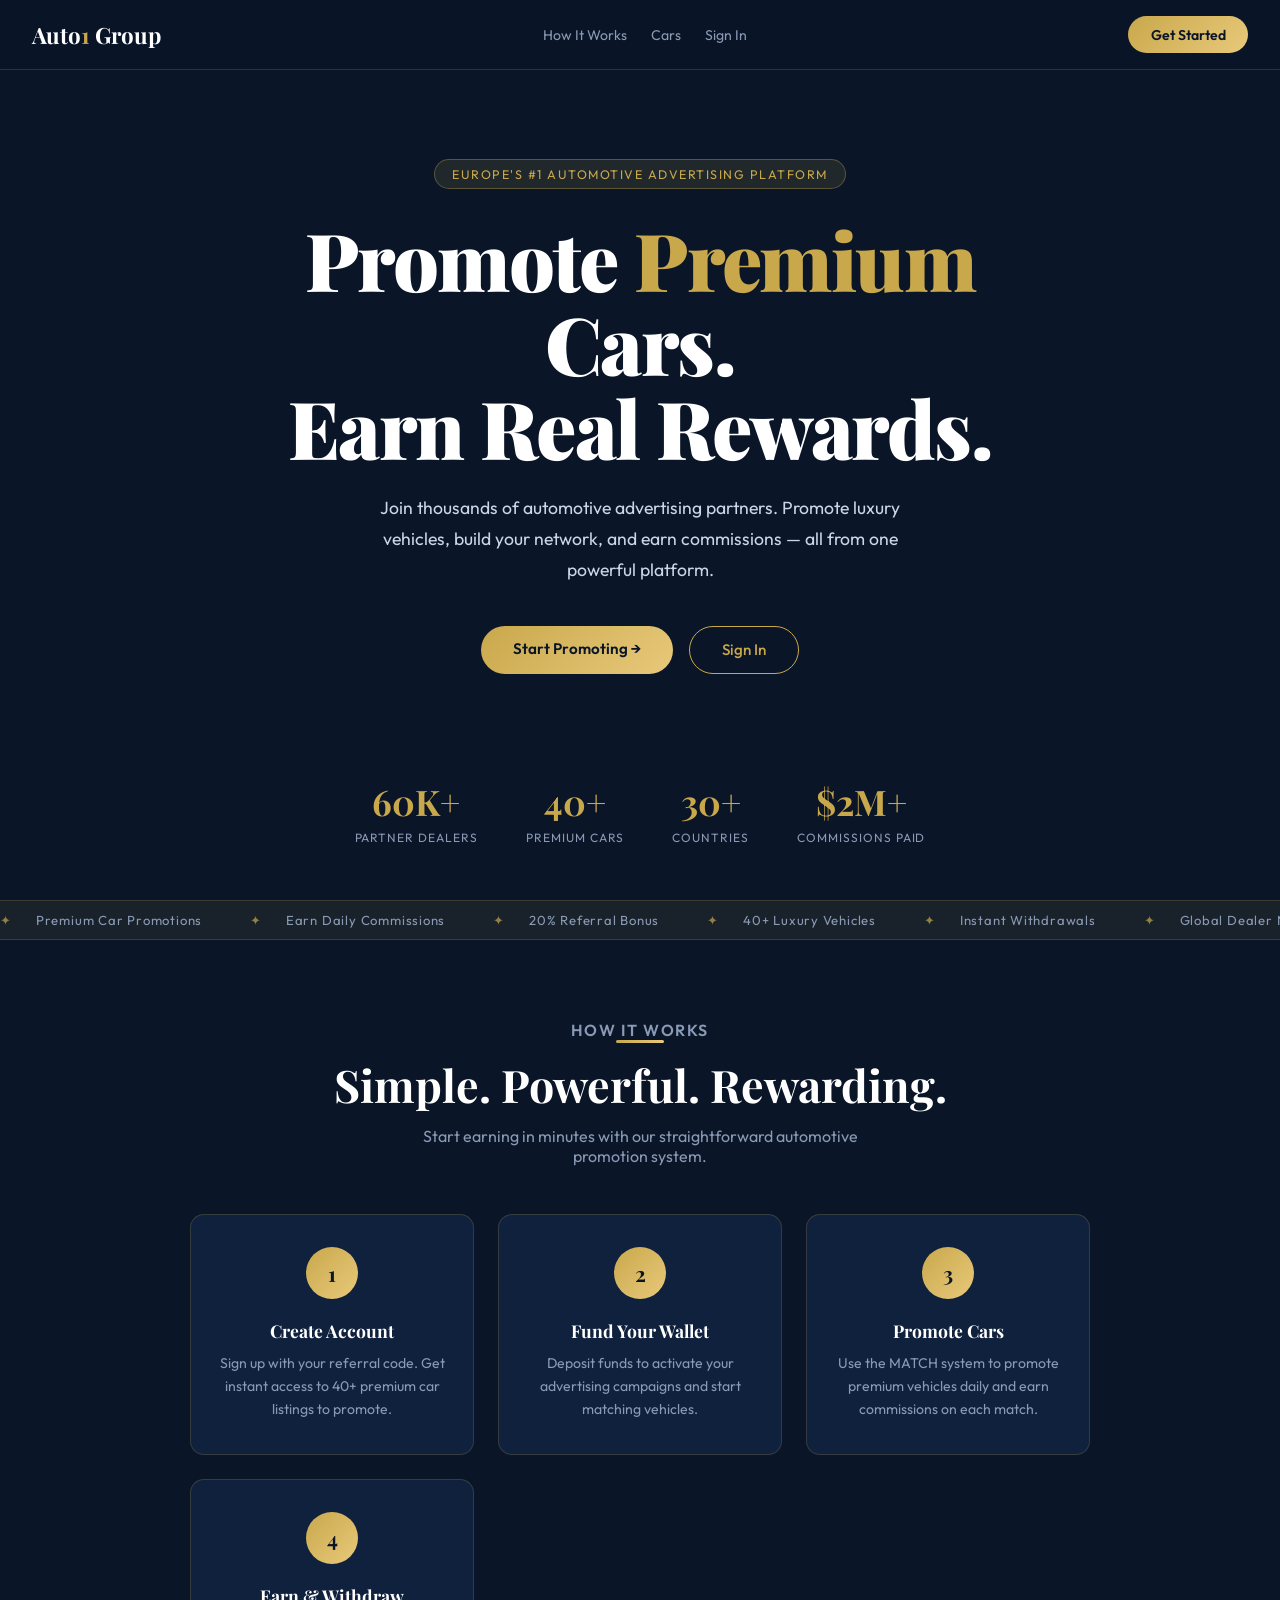
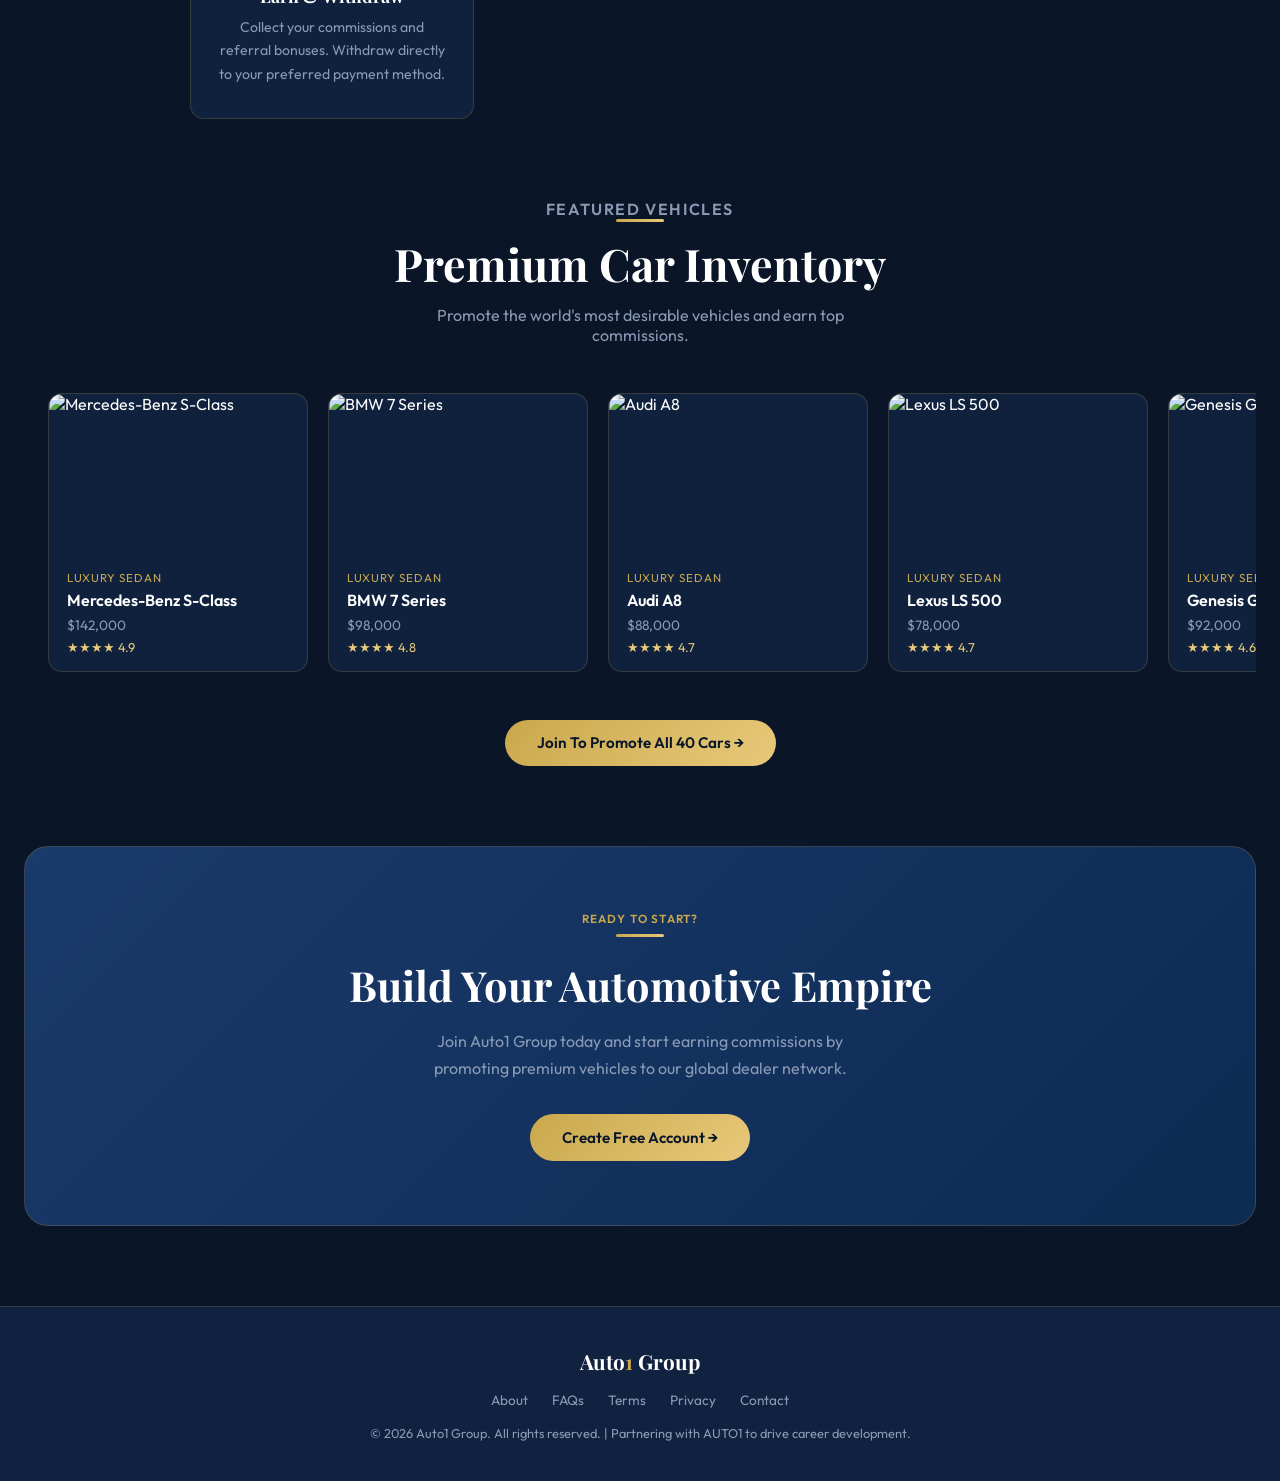
==== index.html @ 47949f32 "Initial commit" ====
<!DOCTYPE html>
<html lang="en">
<head>
<meta charset="UTF-8">
<meta name="viewport" content="width=device-width, initial-scale=1.0">
<title>Auto1 Group — Premium Automotive Advertising Platform</title>
<link rel="stylesheet" href="css/style.css">
<style>
.hero{position:relative;min-height:100vh;display:flex;align-items:center;overflow:hidden;padding-top:80px;}
.hero-bg{position:absolute;inset:0;background:url('https://images.unsplash.com/photo-1503376780353-7e6692767b70?w=1600&q=80') center/cover no-repeat;opacity:.18;}
.hero-overlay{position:absolute;inset:0;background:linear-gradient(135deg,rgba(10,22,40,.97) 0%,rgba(10,22,40,.7) 100%);}
.hero-content{position:relative;z-index:1;padding:4rem 2rem;max-width:780px;margin:0 auto;text-align:center;}
.hero-tag{display:inline-block;background:rgba(201,168,76,.12);border:1px solid rgba(201,168,76,.35);color:var(--gold);font-size:.78rem;letter-spacing:.12em;text-transform:uppercase;padding:.4rem 1.1rem;border-radius:50px;margin-bottom:1.75rem;}
.hero h1{font-size:clamp(2.5rem,7vw,5rem);font-weight:900;line-height:1.05;letter-spacing:-.02em;margin-bottom:1.5rem;}
.hero h1 em{font-style:normal;color:var(--gold);}
.hero p{font-size:1.1rem;color:var(--text-light);max-width:550px;margin:0 auto 2.5rem;line-height:1.75;}
.hero-actions{display:flex;gap:1rem;justify-content:center;flex-wrap:wrap;}
.hero-stats{position:relative;z-index:1;display:flex;justify-content:center;gap:3rem;padding:2.5rem 2rem;flex-wrap:wrap;}
.hero-stat{text-align:center;}
.hero-stat-num{font-family:'Playfair Display',serif;font-size:2.2rem;font-weight:700;color:var(--gold);}
.hero-stat-label{font-size:.75rem;color:var(--text-muted);text-transform:uppercase;letter-spacing:.08em;margin-top:.3rem;}

.ticker{background:rgba(201,168,76,.08);border-top:1px solid var(--border);border-bottom:1px solid var(--border);overflow:hidden;padding:.7rem 0;}
.ticker-inner{display:flex;gap:3rem;white-space:nowrap;animation:tick 35s linear infinite;font-size:.82rem;color:var(--text-muted);letter-spacing:.06em;}
.ticker-inner span::before{content:'✦';margin-right:1.5rem;color:var(--gold);opacity:.7;}
@keyframes tick{from{transform:translateX(0);}to{transform:translateX(-50%);}}

.section{padding:5rem 1.5rem;}
.section-header{text-align:center;margin-bottom:3rem;}
.section-header h2{font-size:clamp(1.9rem,4vw,2.8rem);font-weight:700;margin-bottom:.75rem;}
.section-header p{color:var(--text-muted);font-size:1rem;max-width:500px;margin:0 auto;}

.how-grid{display:grid;grid-template-columns:repeat(auto-fit,minmax(220px,1fr));gap:1.5rem;max-width:900px;margin:0 auto;}
.how-card{background:var(--card-bg);border:1px solid var(--border);border-radius:var(--radius);padding:2rem 1.5rem;text-align:center;transition:border-color .3s,transform .3s;}
.how-card:hover{border-color:var(--gold);transform:translateY(-4px);}
.how-num{width:52px;height:52px;border-radius:50%;background:linear-gradient(135deg,var(--gold),var(--gold-light));display:flex;align-items:center;justify-content:center;font-family:'Playfair Display',serif;font-weight:700;font-size:1.3rem;color:var(--navy);margin:0 auto 1.25rem;}
.how-card h3{font-size:1.1rem;margin-bottom:.6rem;}
.how-card p{font-size:.88rem;color:var(--text-muted);line-height:1.65;}

.cars-scroll{display:flex;gap:1.25rem;overflow-x:auto;padding:0 1.5rem 1rem;-webkit-overflow-scrolling:touch;scrollbar-width:none;}
.cars-scroll::-webkit-scrollbar{display:none;}
.car-card{flex-shrink:0;width:260px;background:var(--card-bg);border:1px solid var(--border);border-radius:var(--radius);overflow:hidden;transition:transform .3s;}
.car-card:hover{transform:translateY(-4px);}
.car-card img{width:100%;height:160px;object-fit:cover;display:block;}
.car-card-body{padding:1rem 1.1rem;}
.car-card-cat{font-size:.72rem;color:var(--gold);text-transform:uppercase;letter-spacing:.08em;margin-bottom:.3rem;}
.car-card-name{font-size:1rem;font-weight:600;margin-bottom:.4rem;}
.car-card-price{font-size:.85rem;color:var(--text-muted);}
.car-card-rating{font-size:.8rem;color:var(--gold-light);margin-top:.3rem;}

.cta-section{margin:0 1.5rem 5rem;background:linear-gradient(135deg,var(--navy-mid),#0d2a52);border:1px solid var(--border);border-radius:1.5rem;padding:4rem 2rem;text-align:center;}
.cta-section h2{font-size:clamp(1.8rem,4vw,2.6rem);margin-bottom:1rem;}
.cta-section p{color:var(--text-muted);max-width:450px;margin:0 auto 2rem;line-height:1.7;}

footer{background:var(--navy-light);border-top:1px solid var(--border);padding:2.5rem 1.5rem;text-align:center;}
.footer-logo{font-family:'Playfair Display',serif;font-size:1.3rem;font-weight:700;margin-bottom:.5rem;}
.footer-logo span{color:var(--gold);}
.footer-links{display:flex;justify-content:center;gap:1.5rem;flex-wrap:wrap;margin:1rem 0;font-size:.85rem;color:var(--text-muted);}
.footer-links a:hover{color:var(--gold);}
.footer-copy{font-size:.8rem;color:var(--text-muted);}
</style>
</head>
<body>

<nav class="navbar">
  <div class="nav-logo">Auto<span>1</span> Group</div>
  <div class="nav-links" id="navLinks">
    <a href="#how">How It Works</a>
    <a href="#cars">Cars</a>
    <a href="signin.html">Sign In</a>
  </div>
  <div class="nav-actions">
    <a href="signup.html" class="btn-gold" style="padding:.6rem 1.4rem;font-size:.88rem;">Get Started</a>
  </div>
</nav>

<section class="hero">
  <div class="hero-bg"></div>
  <div class="hero-overlay"></div>
  <div style="width:100%;">
    <div class="hero-content">
      <span class="hero-tag">Europe's #1 Automotive Advertising Platform</span>
      <h1>Promote <em>Premium</em> Cars.<br>Earn Real Rewards.</h1>
      <p>Join thousands of automotive advertising partners. Promote luxury vehicles, build your network, and earn commissions — all from one powerful platform.</p>
      <div class="hero-actions">
        <a href="signup.html" class="btn-gold">Start Promoting →</a>
        <a href="signin.html" class="btn-outline">Sign In</a>
      </div>
    </div>
    <div class="hero-stats">
      <div class="hero-stat"><div class="hero-stat-num">60K+</div><div class="hero-stat-label">Partner Dealers</div></div>
      <div class="hero-stat"><div class="hero-stat-num">40+</div><div class="hero-stat-label">Premium Cars</div></div>
      <div class="hero-stat"><div class="hero-stat-num">30+</div><div class="hero-stat-label">Countries</div></div>
      <div class="hero-stat"><div class="hero-stat-num">$2M+</div><div class="hero-stat-label">Commissions Paid</div></div>
    </div>
  </div>
</section>

<div class="ticker">
  <div class="ticker-inner" id="ticker"></div>
</div>

<section class="section" id="how">
  <div class="section-header">
    <p class="section-label">How It Works</p>
    <div class="gold-line" style="margin:0 auto .75rem;"></div>
    <h2>Simple. Powerful. Rewarding.</h2>
    <p>Start earning in minutes with our straightforward automotive promotion system.</p>
  </div>
  <div class="how-grid">
    <div class="how-card">
      <div class="how-num">1</div>
      <h3>Create Account</h3>
      <p>Sign up with your referral code. Get instant access to 40+ premium car listings to promote.</p>
    </div>
    <div class="how-card">
      <div class="how-num">2</div>
      <h3>Fund Your Wallet</h3>
      <p>Deposit funds to activate your advertising campaigns and start matching vehicles.</p>
    </div>
    <div class="how-card">
      <div class="how-num">3</div>
      <h3>Promote Cars</h3>
      <p>Use the MATCH system to promote premium vehicles daily and earn commissions on each match.</p>
    </div>
    <div class="how-card">
      <div class="how-num">4</div>
      <h3>Earn & Withdraw</h3>
      <p>Collect your commissions and referral bonuses. Withdraw directly to your preferred payment method.</p>
    </div>
  </div>
</section>

<section class="section" id="cars" style="padding-top:0;">
  <div class="section-header">
    <p class="section-label">Featured Vehicles</p>
    <div class="gold-line" style="margin:0 auto .75rem;"></div>
    <h2>Premium Car Inventory</h2>
    <p>Promote the world's most desirable vehicles and earn top commissions.</p>
  </div>
  <div class="cars-scroll" id="carsScroll"></div>
  <div style="text-align:center;margin-top:2rem;">
    <a href="signup.html" class="btn-gold">Join To Promote All 40 Cars →</a>
  </div>
</section>

<div class="cta-section">
  <div class="section-label" style="margin-bottom:.5rem;">Ready to Start?</div>
  <div class="gold-line" style="margin:.4rem auto 1.25rem;"></div>
  <h2>Build Your Automotive Empire</h2>
  <p>Join Auto1 Group today and start earning commissions by promoting premium vehicles to our global dealer network.</p>
  <a href="signup.html" class="btn-gold">Create Free Account →</a>
</div>

<footer>
  <div class="footer-logo">Auto<span>1</span> Group</div>
  <div class="footer-links">
    <a href="#">About</a>
    <a href="#">FAQs</a>
    <a href="#">Terms</a>
    <a href="#">Privacy</a>
    <a href="#">Contact</a>
  </div>
  <div class="footer-copy">© 2026 Auto1 Group. All rights reserved. | Partnering with AUTO1 to drive career development.</div>
</footer>

<script src="js/main.js"></script>
<script>
// Ticker
const tickerItems = ['Premium Car Promotions','Earn Daily Commissions','20% Referral Bonus','40+ Luxury Vehicles','Instant Withdrawals','Global Dealer Network','Transparent Earnings','24/7 Platform Access'];
const t = document.getElementById('ticker');
const doubled = [...tickerItems,...tickerItems];
t.innerHTML = doubled.map(i=>`<span>${i}</span>`).join('');

// Cars scroll
const cs = document.getElementById('carsScroll');
CARS.slice(0,12).forEach(c=>{
  cs.innerHTML += `<div class="car-card">
    <img src="${c.img}" alt="${c.name}" loading="lazy">
    <div class="car-card-body">
      <div class="car-card-cat">${c.cat}</div>
      <div class="car-card-name">${c.name}</div>
      <div class="car-card-price">${c.price}</div>
      <div class="car-card-rating">${'★'.repeat(Math.floor(c.rating))} ${c.rating}</div>
    </div>
  </div>`;
});

// Nav active state
const user = getUser();
if(user){
  document.querySelector('.nav-actions').innerHTML = `<a href="home.html" class="btn-gold" style="padding:.6rem 1.4rem;font-size:.88rem;">Dashboard →</a>`;
}
</script>
</body>
</html>
---- css/style.css ----
@import url('https://fonts.googleapis.com/css2?family=Playfair+Display:wght@400;600;700;900&family=Outfit:wght@300;400;500;600&display=swap');

:root {
  --navy: #0a1628;
  --navy-light: #112240;
  --navy-mid: #1a3a6b;
  --gold: #c9a84c;
  --gold-light: #e8c97a;
  --gold-pale: #f5e6c0;
  --white: #ffffff;
  --text-muted: #8a9ab5;
  --text-light: #cdd6e8;
  --border: rgba(201,168,76,0.2);
  --card-bg: rgba(17,34,64,0.95);
  --success: #2ecc71;
  --danger: #e74c3c;
  --radius: 14px;
  --radius-sm: 8px;
  --shadow: 0 8px 32px rgba(0,0,0,0.3);
}

*{box-sizing:border-box;margin:0;padding:0;}
body{font-family:'Outfit',sans-serif;background:var(--navy);color:var(--white);min-height:100vh;overflow-x:hidden;}
h1,h2,h3{font-family:'Playfair Display',serif;}
a{text-decoration:none;color:inherit;}
::-webkit-scrollbar{width:6px;}
::-webkit-scrollbar-track{background:var(--navy);}
::-webkit-scrollbar-thumb{background:var(--gold);border-radius:3px;}

.btn-gold{background:linear-gradient(135deg,var(--gold),var(--gold-light));color:var(--navy);border:none;padding:.85rem 2rem;border-radius:50px;font-family:'Outfit',sans-serif;font-weight:600;font-size:.95rem;cursor:pointer;transition:all .3s;display:inline-block;text-align:center;}
.btn-gold:hover{transform:translateY(-2px);box-shadow:0 8px 24px rgba(201,168,76,.4);}
.btn-outline{background:transparent;color:var(--gold);border:1.5px solid var(--gold);padding:.85rem 2rem;border-radius:50px;font-family:'Outfit',sans-serif;font-weight:500;font-size:.95rem;cursor:pointer;transition:all .3s;display:inline-block;text-align:center;}
.btn-outline:hover{background:var(--gold);color:var(--navy);}

.navbar{position:fixed;top:0;left:0;right:0;z-index:1000;display:flex;align-items:center;justify-content:space-between;padding:1rem 2rem;background:rgba(10,22,40,.97);border-bottom:1px solid var(--border);backdrop-filter:blur(12px);}
.nav-logo{font-family:'Playfair Display',serif;font-size:1.4rem;font-weight:700;}
.nav-logo span{color:var(--gold);}
.nav-links{display:flex;gap:1.5rem;font-size:.88rem;color:var(--text-muted);}
.nav-links a:hover{color:var(--gold);}
.nav-actions{display:flex;gap:.75rem;align-items:center;}

.bottom-nav{position:fixed;bottom:0;left:0;right:0;z-index:100;display:flex;justify-content:space-around;align-items:center;background:var(--navy-light);border-top:1px solid var(--border);padding:.75rem 0;}
.bottom-nav a{display:flex;flex-direction:column;align-items:center;gap:4px;font-size:.68rem;color:var(--text-muted);transition:color .2s;}
.bottom-nav a.active,.bottom-nav a:hover{color:var(--gold);}
.bn-icon{font-size:1.3rem;}

.card{background:var(--card-bg);border:1px solid var(--border);border-radius:var(--radius);padding:1.5rem;}
.stat-card{background:linear-gradient(135deg,var(--navy-light),var(--navy-mid));border:1px solid var(--border);border-radius:var(--radius);padding:1.25rem 1.5rem;}
.stat-label{font-size:.75rem;color:var(--text-muted);text-transform:uppercase;letter-spacing:.08em;margin-bottom:.4rem;}
.stat-value{font-family:'Playfair Display',serif;font-size:1.8rem;font-weight:700;color:var(--gold);}
.stat-sub{font-size:.75rem;color:var(--text-muted);margin-top:.3rem;}

.form-group{margin-bottom:1.1rem;}
.form-label{display:block;font-size:.83rem;color:var(--text-muted);margin-bottom:.45rem;}
.form-input{width:100%;background:rgba(255,255,255,.05);border:1px solid var(--border);border-radius:var(--radius-sm);padding:.85rem 1rem;color:var(--white);font-family:'Outfit',sans-serif;font-size:.93rem;transition:border-color .2s;outline:none;}
.form-input:focus{border-color:var(--gold);background:rgba(201,168,76,.05);}
.form-input::placeholder{color:var(--text-muted);}

.panel-overlay{position:fixed;inset:0;z-index:200;background:rgba(0,0,0,.65);backdrop-filter:blur(4px);display:none;align-items:flex-end;}
.panel-overlay.open{display:flex;}
.panel{background:var(--navy-light);border-top:1px solid var(--border);border-radius:20px 20px 0 0;padding:1.75rem 1.5rem;width:100%;max-height:85vh;overflow-y:auto;animation:slideUp .3s ease;}
@keyframes slideUp{from{transform:translateY(100%);}to{transform:translateY(0);}}
.panel-header{display:flex;justify-content:space-between;align-items:center;margin-bottom:1.5rem;}
.panel-title{font-family:'Playfair Display',serif;font-size:1.25rem;}
.panel-close{background:none;border:none;color:var(--text-muted);cursor:pointer;font-size:1.4rem;line-height:1;}

.menu-item{display:flex;align-items:center;justify-content:space-between;padding:.9rem 0;border-bottom:1px solid var(--border);cursor:pointer;transition:color .2s;}
.menu-item:hover{color:var(--gold);}
.menu-item:last-child{border-bottom:none;}
.menu-item-left{display:flex;align-items:center;gap:.85rem;}
.menu-icon{width:36px;height:36px;border-radius:8px;background:rgba(201,168,76,.1);display:flex;align-items:center;justify-content:center;font-size:1rem;flex-shrink:0;}

.toast{position:fixed;bottom:5rem;left:50%;transform:translateX(-50%);background:var(--navy-mid);border:1px solid var(--gold);color:var(--white);padding:.75rem 1.5rem;border-radius:50px;font-size:.85rem;z-index:9999;opacity:0;transition:opacity .3s;white-space:nowrap;}
.toast.show{opacity:1;}

.progress-bar{height:6px;background:rgba(255,255,255,.1);border-radius:3px;overflow:hidden;}
.progress-fill{height:100%;background:linear-gradient(90deg,var(--gold),var(--gold-light));border-radius:3px;transition:width .5s;}

.avatar{width:44px;height:44px;border-radius:50%;background:linear-gradient(135deg,var(--gold),var(--gold-light));display:flex;align-items:center;justify-content:center;font-weight:700;font-size:1rem;color:var(--navy);flex-shrink:0;}

.badge{display:inline-block;padding:.25rem .75rem;border-radius:50px;font-size:.73rem;font-weight:600;}
.badge-gold{background:rgba(201,168,76,.15);color:var(--gold);border:1px solid rgba(201,168,76,.3);}
.badge-success{background:rgba(46,204,113,.15);color:var(--success);}
.badge-danger{background:rgba(231,76,60,.15);color:var(--danger);}

.divider{height:1px;background:var(--border);margin:1.25rem 0;}
.section-label{font-size:.73rem;text-transform:uppercase;letter-spacing:.1em;color:var(--gold);margin-bottom:.9rem;font-weight:600;}
.gold-line{width:48px;height:3px;background:linear-gradient(90deg,var(--gold),var(--gold-light));border-radius:2px;margin:.6rem 0 1.25rem;}
.page-wrap{padding-top:80px;padding-bottom:80px;min-height:100vh;}
.container{max-width:480px;margin:0 auto;padding:0 1.25rem;}
@media(min-width:768px){.container{max-width:600px;}}
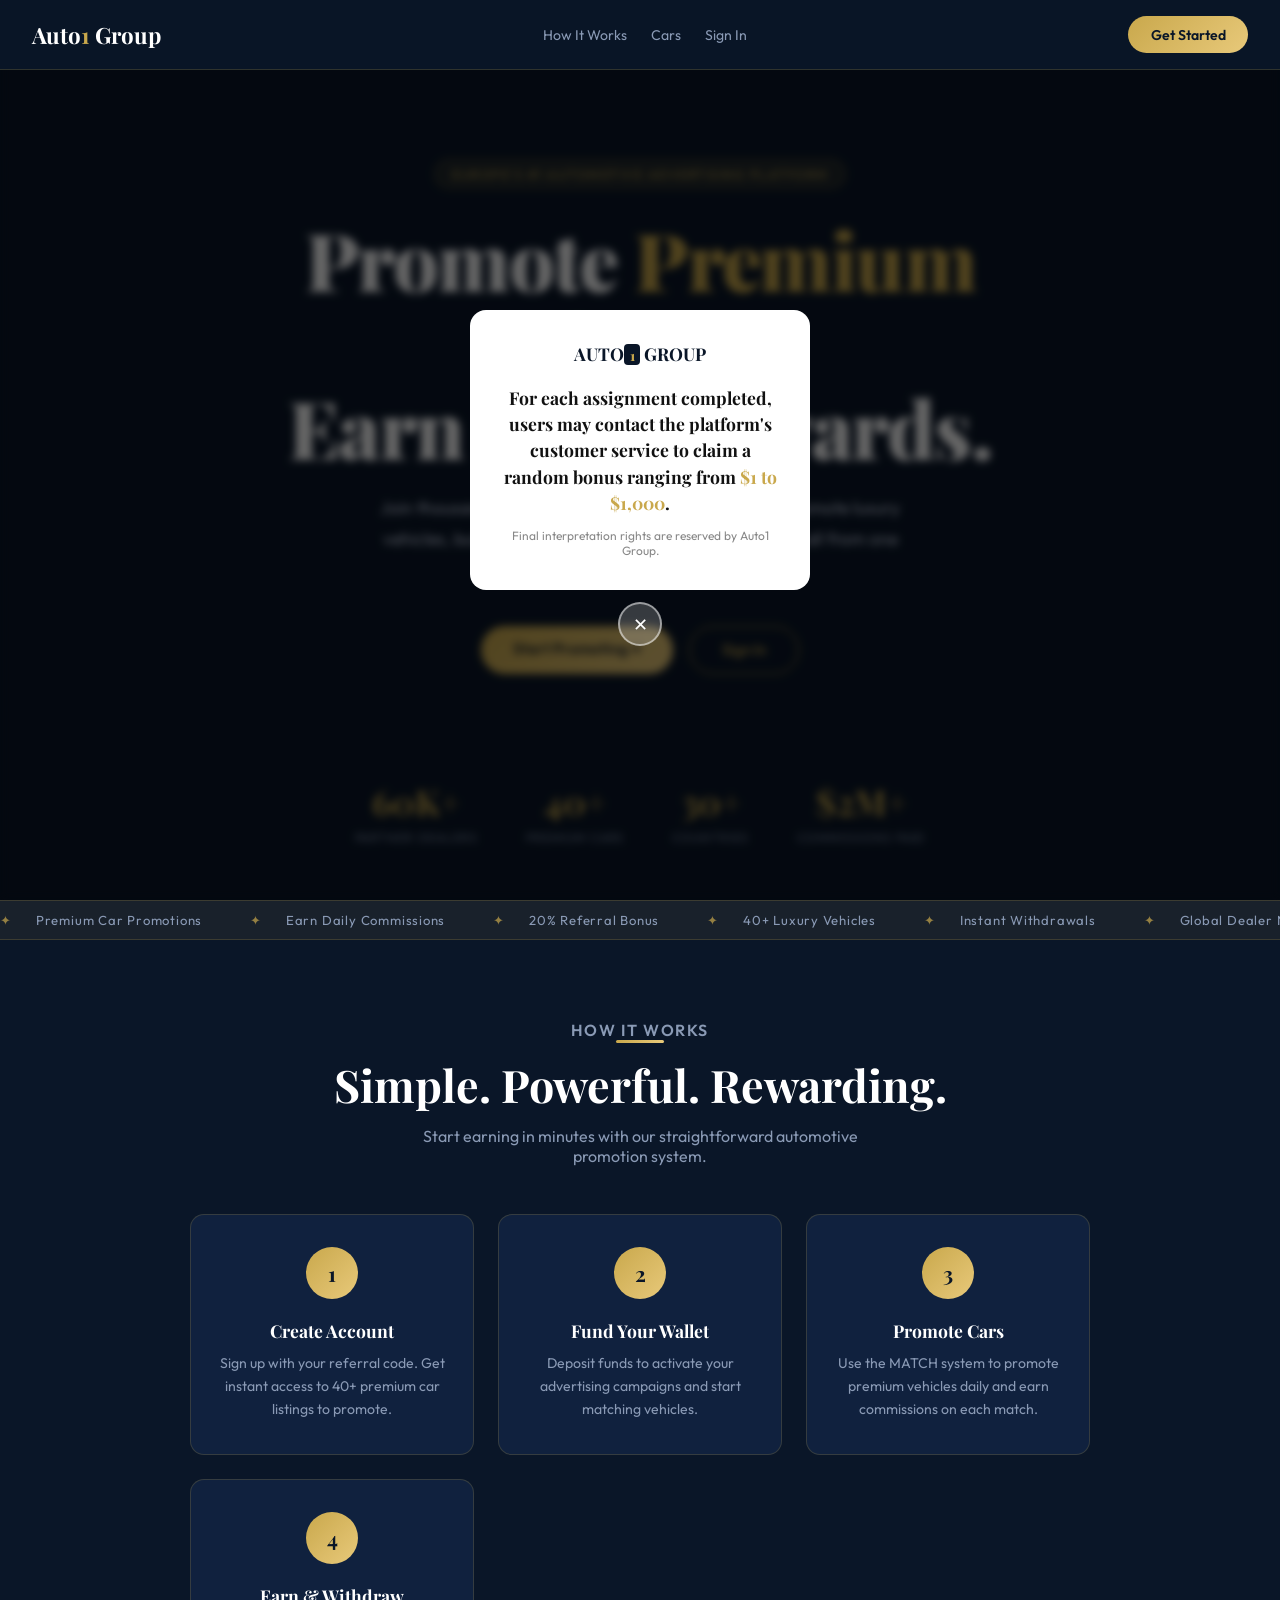
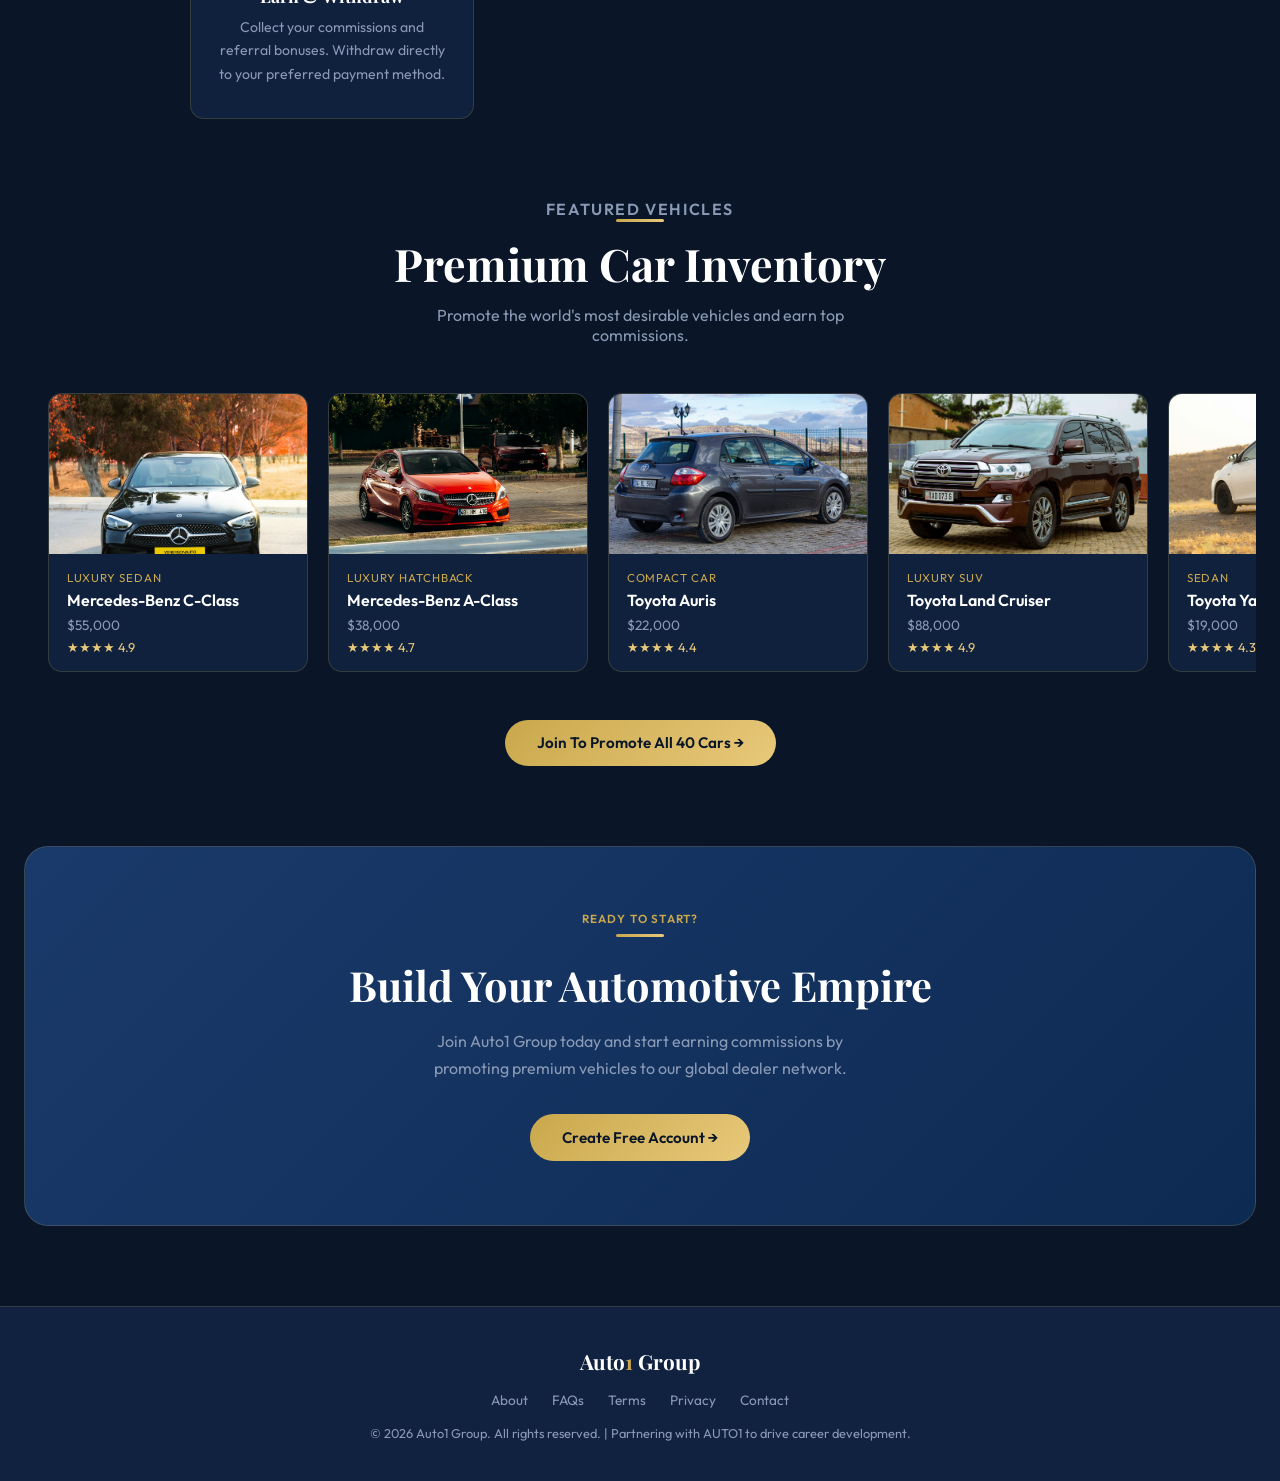
==== commit 5dc67f29: "Add bonus popup and bonus section" ====
--- a/index.html
+++ b/index.html
@@ -7,8 +7,19 @@
 <link rel="stylesheet" href="css/style.css">
 <style>
 .hero{position:relative;min-height:100vh;display:flex;align-items:center;overflow:hidden;padding-top:80px;}
-.hero-bg{position:absolute;inset:0;background:url('https://images.unsplash.com/photo-1503376780353-7e6692767b70?w=1600&q=80') center/cover no-repeat;opacity:.18;}
-.hero-overlay{position:absolute;inset:0;background:linear-gradient(135deg,rgba(10,22,40,.97) 0%,rgba(10,22,40,.7) 100%);}
+.hero-bg{position:absolute;inset:0;background:url('https://images.unsplash.com/photo-1532938911079-1b06ac7ceec7?w=1600&q=80') center/cover no-repeat;opacity:.35;}
+.hero-overlay{position:absolute;inset:0;background:linear-gradient(135deg,rgba(10,22,40,.97) 0%,rgba(10,22,40,.6) 100%);}
+
+/* Bonus Popup */
+.bonus-popup-overlay{position:fixed;inset:0;z-index:500;background:rgba(0,0,0,.6);backdrop-filter:blur(4px);display:flex;align-items:center;justify-content:center;padding:1.5rem;}
+.bonus-popup{background:white;border-radius:16px;padding:2rem 1.75rem;max-width:340px;width:100%;text-align:center;position:relative;}
+.bonus-popup-logo{display:flex;align-items:center;gap:.5rem;justify-content:center;margin-bottom:1.25rem;}
+.bonus-popup-logo-text{font-family:'Playfair Display',serif;font-size:1.1rem;font-weight:700;color:#0a1628;}
+.bonus-popup-logo-badge{background:#0a1628;color:#c9a84c;font-weight:800;font-size:.9rem;padding:.1rem .4rem;border-radius:4px;}
+.bonus-popup h3{font-size:1.1rem;font-weight:700;color:#111;line-height:1.5;margin-bottom:.5rem;}
+.bonus-popup h3 span{color:#c9a84c;}
+.bonus-popup-note{font-size:.75rem;color:#888;margin-top:.75rem;}
+.bonus-popup-close{position:absolute;bottom:-3.5rem;left:50%;transform:translateX(-50%);width:44px;height:44px;border-radius:50%;background:rgba(255,255,255,.2);border:2px solid rgba(255,255,255,.5);display:flex;align-items:center;justify-content:center;cursor:pointer;color:white;font-size:1.1rem;}
 .hero-content{position:relative;z-index:1;padding:4rem 2rem;max-width:780px;margin:0 auto;text-align:center;}
 .hero-tag{display:inline-block;background:rgba(201,168,76,.12);border:1px solid rgba(201,168,76,.35);color:var(--gold);font-size:.78rem;letter-spacing:.12em;text-transform:uppercase;padding:.4rem 1.1rem;border-radius:50px;margin-bottom:1.75rem;}
 .hero h1{font-size:clamp(2.5rem,7vw,5rem);font-weight:900;line-height:1.05;letter-spacing:-.02em;margin-bottom:1.5rem;}
@@ -61,6 +72,18 @@
 </style>
 </head>
 <body>
+
+<!-- Bonus Popup -->
+<div class="bonus-popup-overlay" id="bonusPopup">
+  <div class="bonus-popup">
+    <div class="bonus-popup-logo">
+      <span class="bonus-popup-logo-text">AUTO<span class="bonus-popup-badge" style="background:#0a1628;color:#c9a84c;font-weight:800;padding:.1rem .35rem;border-radius:4px;font-size:.85rem;">1</span> GROUP</span>
+    </div>
+    <h3>For each assignment completed, users may contact the platform's customer service to claim a random bonus ranging from <span>$1 to $1,000</span>.</h3>
+    <p class="bonus-popup-note">Final interpretation rights are reserved by Auto1 Group.</p>
+    <div class="bonus-popup-close" onclick="closeBonus()">✕</div>
+  </div>
+</div>
 
 <nav class="navbar">
   <div class="nav-logo">Auto<span>1</span> Group</div>
@@ -186,6 +209,16 @@
   </div>`;
 });
 
+// Bonus popup - show after 1.5 seconds
+setTimeout(()=>{
+  const popup = document.getElementById('bonusPopup');
+  if(popup) popup.style.display='flex';
+}, 1500);
+
+function closeBonus(){
+  document.getElementById('bonusPopup').style.display='none';
+}
+
 // Nav active state
 const user = getUser();
 if(user){
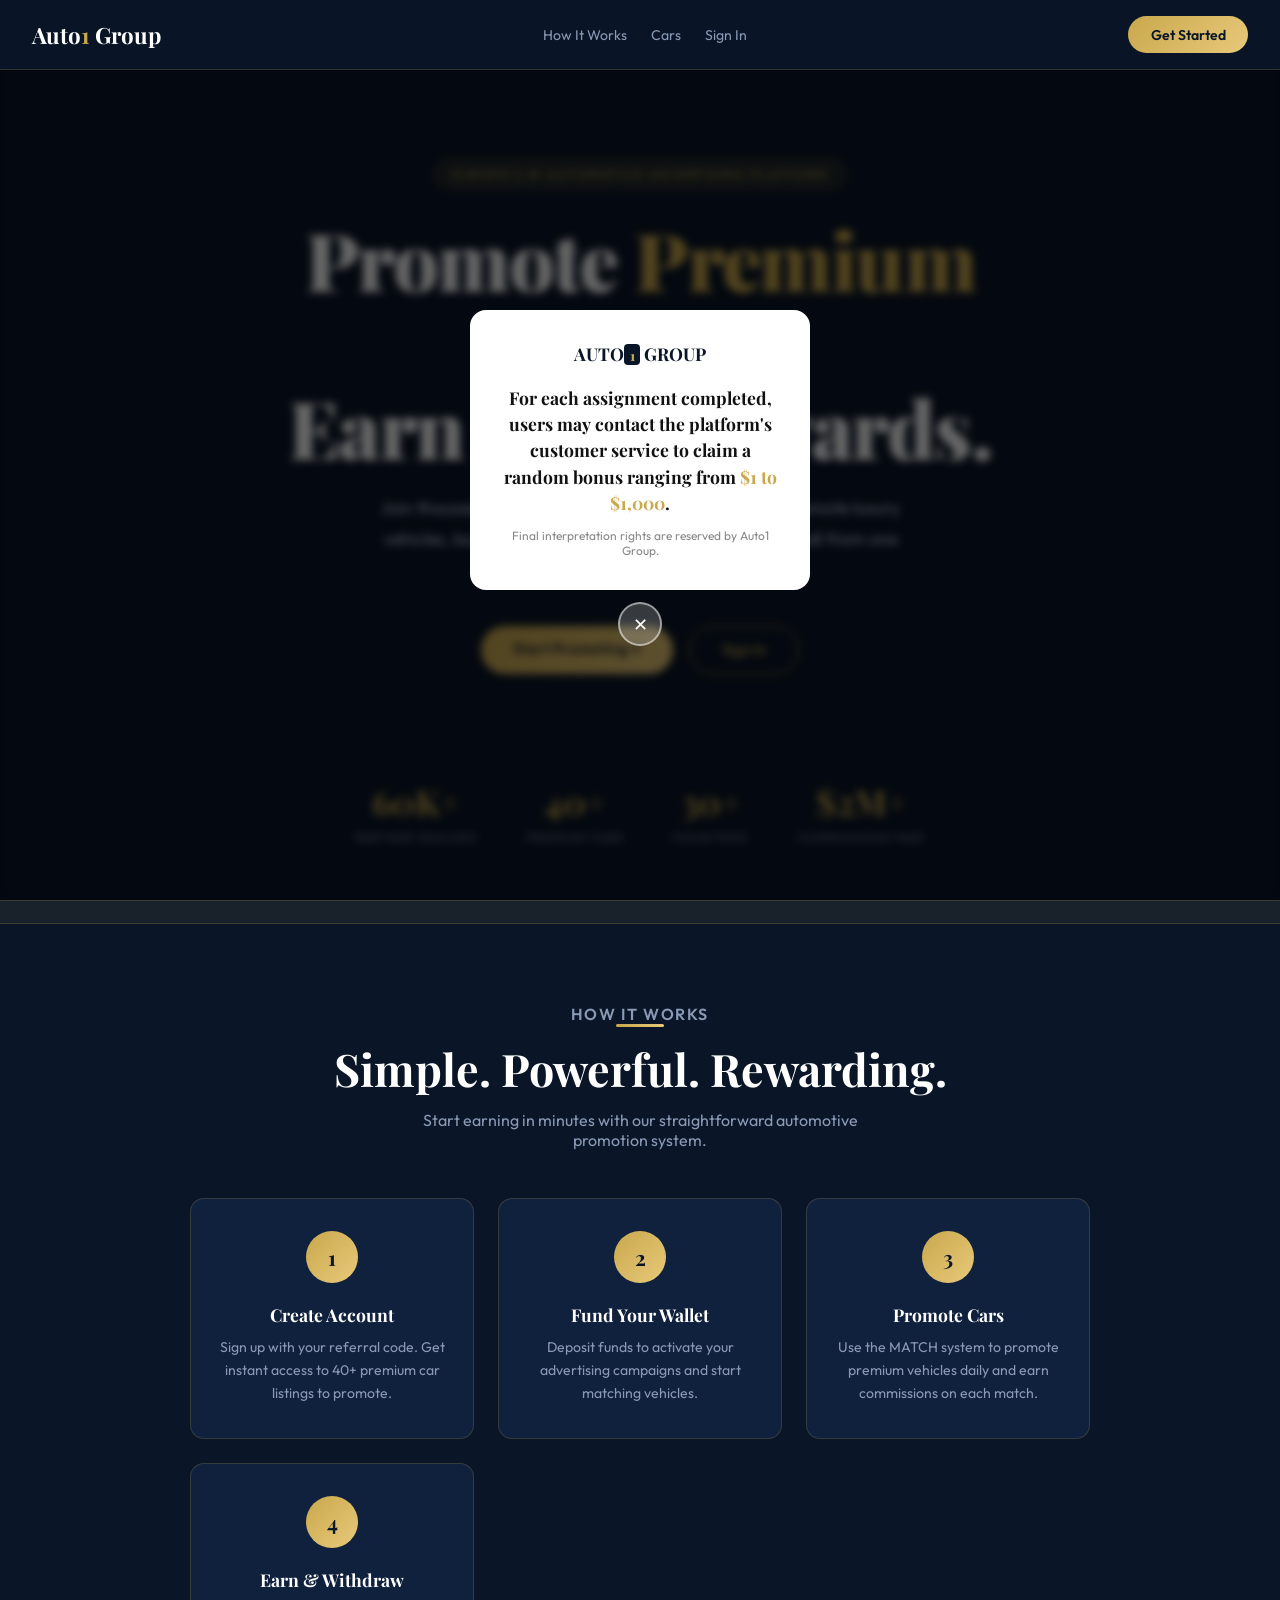
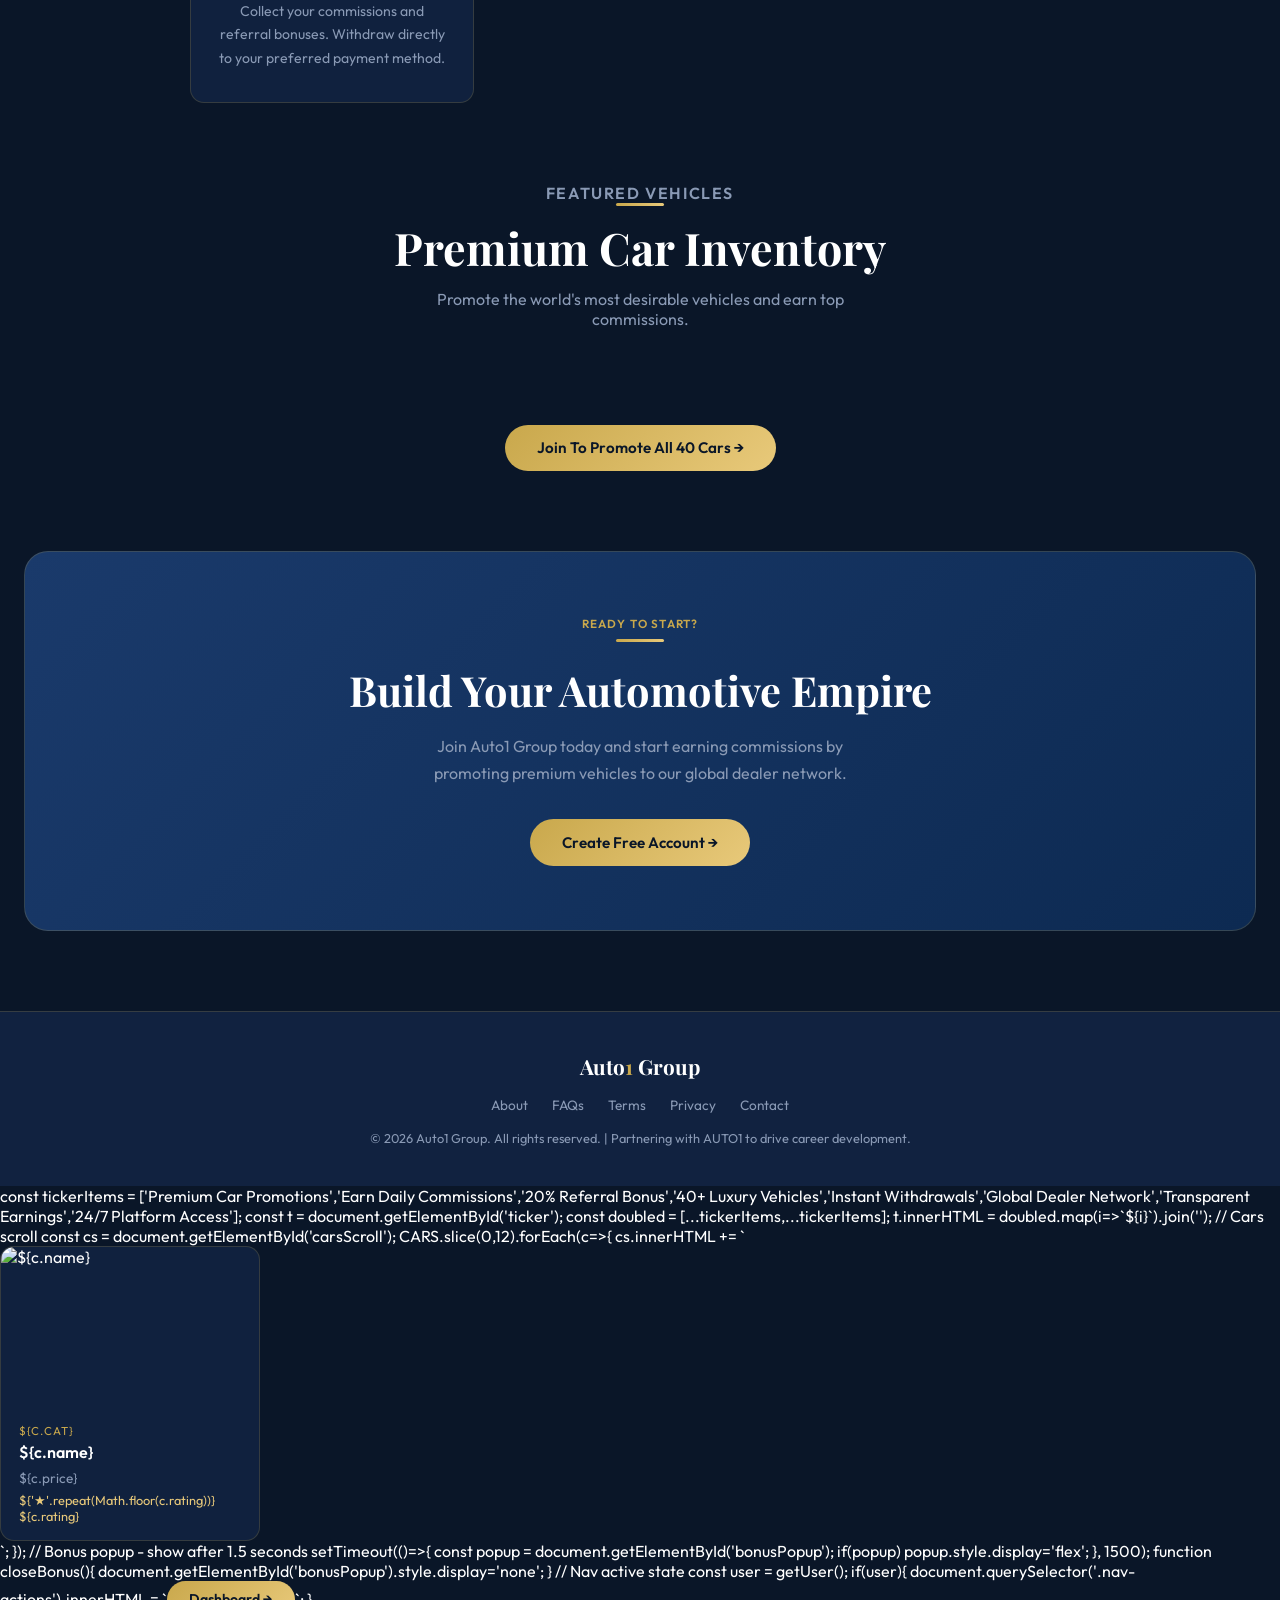
==== commit 6c45f521: "Force cache bust for images" ====
--- a/index.html
+++ b/index.html
@@ -187,9 +187,7 @@
   <div class="footer-copy">© 2026 Auto1 Group. All rights reserved. | Partnering with AUTO1 to drive career development.</div>
 </footer>
 
-<script src="js/main.js"></script>
-<script>
-// Ticker
+<script src="js/main.js?v=11"></script>
 const tickerItems = ['Premium Car Promotions','Earn Daily Commissions','20% Referral Bonus','40+ Luxury Vehicles','Instant Withdrawals','Global Dealer Network','Transparent Earnings','24/7 Platform Access'];
 const t = document.getElementById('ticker');
 const doubled = [...tickerItems,...tickerItems];
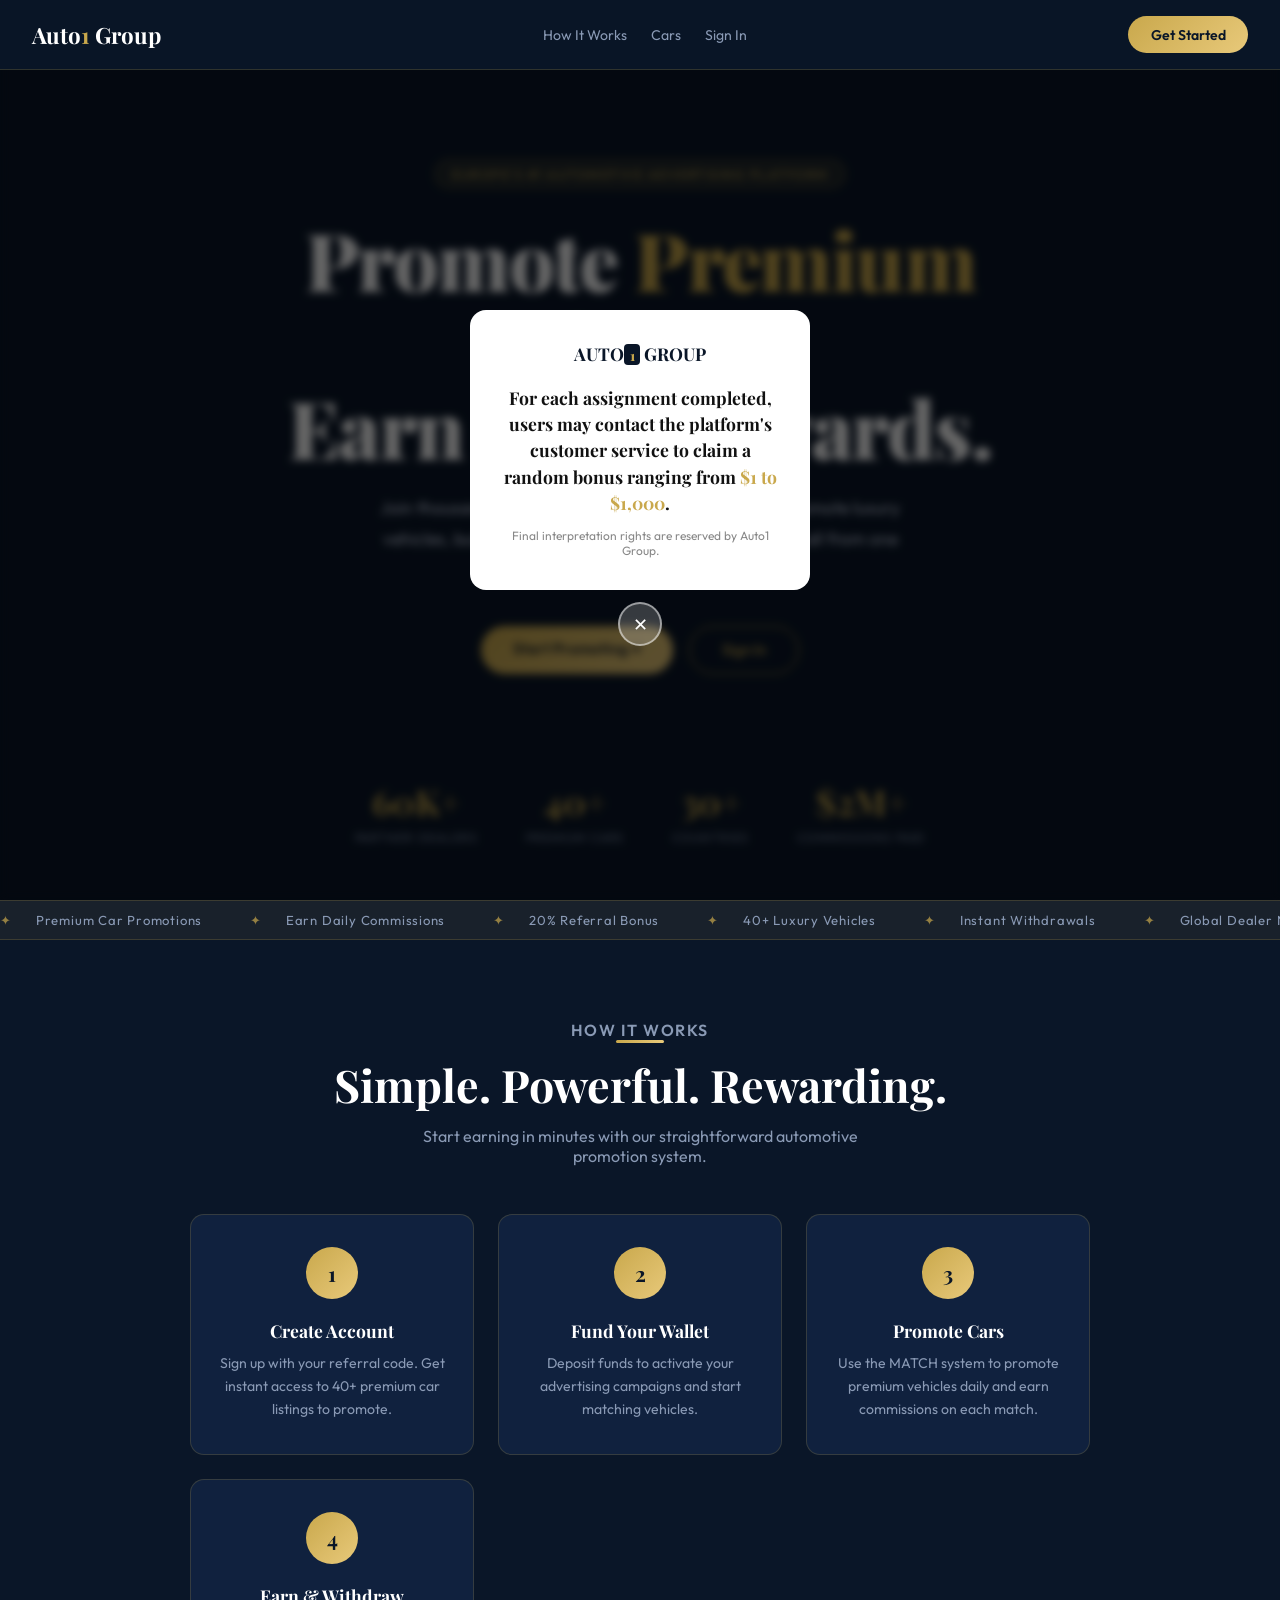
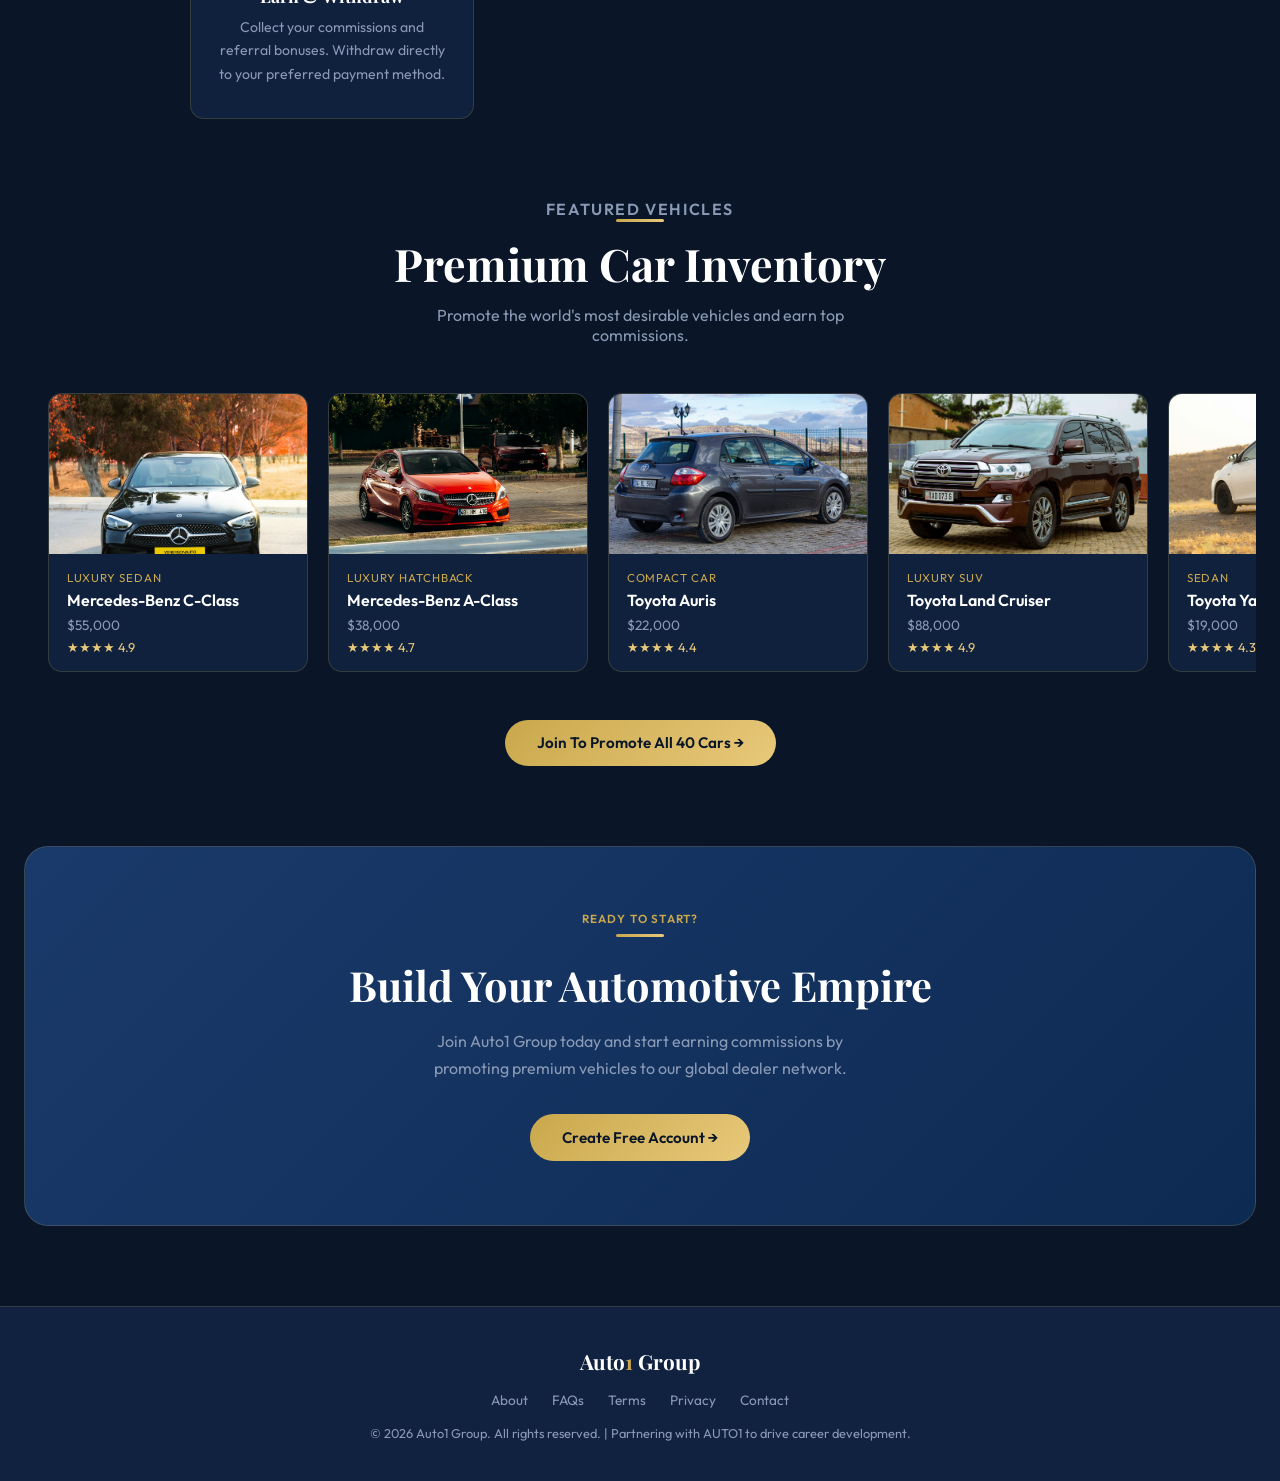
==== commit 9489fc58: "Fix landing page script tag and popup close" ====
--- a/index.html
+++ b/index.html
@@ -187,17 +187,19 @@
   <div class="footer-copy">© 2026 Auto1 Group. All rights reserved. | Partnering with AUTO1 to drive career development.</div>
 </footer>
 
-<script src="js/main.js?v=11"></script>
+<script src="js/main.js"></script>
+<script>
 const tickerItems = ['Premium Car Promotions','Earn Daily Commissions','20% Referral Bonus','40+ Luxury Vehicles','Instant Withdrawals','Global Dealer Network','Transparent Earnings','24/7 Platform Access'];
 const t = document.getElementById('ticker');
 const doubled = [...tickerItems,...tickerItems];
 t.innerHTML = doubled.map(i=>`<span>${i}</span>`).join('');
 
 // Cars scroll
+const IMG_BASE = 'https://dex605.github.io/auto1groupoe/';
 const cs = document.getElementById('carsScroll');
 CARS.slice(0,12).forEach(c=>{
   cs.innerHTML += `<div class="car-card">
-    <img src="${c.img}" alt="${c.name}" loading="lazy">
+    <img src="${IMG_BASE}${c.img}" alt="${c.name}" loading="lazy">
     <div class="car-card-body">
       <div class="car-card-cat">${c.cat}</div>
       <div class="car-card-name">${c.name}</div>
